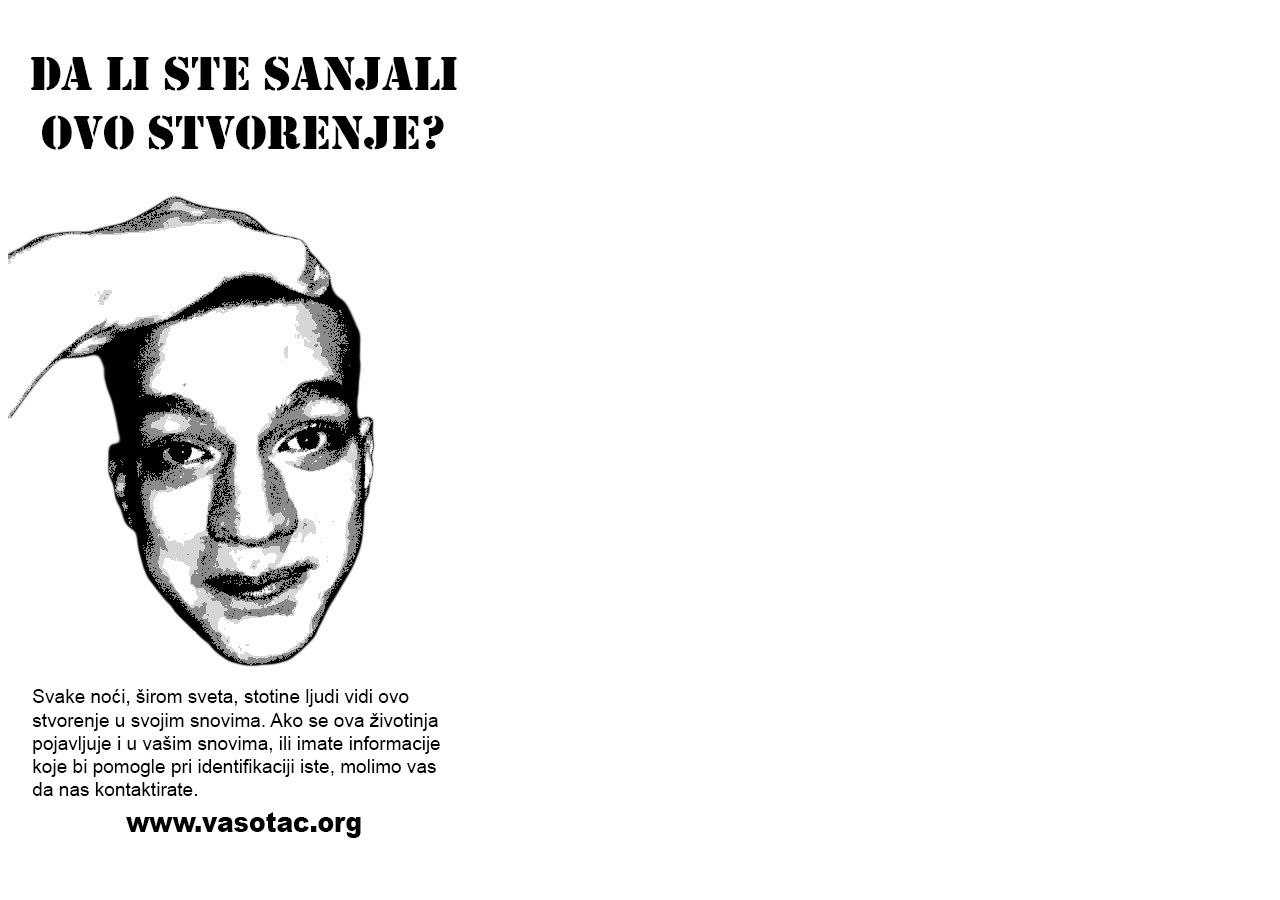
==== index.html @ 7fac3438 "Add initial HTML and image files" ====
<!DOCTYPE html>
<html lang="en">
<head>
    <meta charset="UTF-8">
    <meta name="viewport" content="width=device-width, initial-scale=1.0">
    <meta http-equiv="X-UA-Compatible" content="ie=edge">
    <title>Vas otac</title>
</head>
<body>
    <img src="otac.jpeg" alt="Descriptive image text">
</body>
</html>
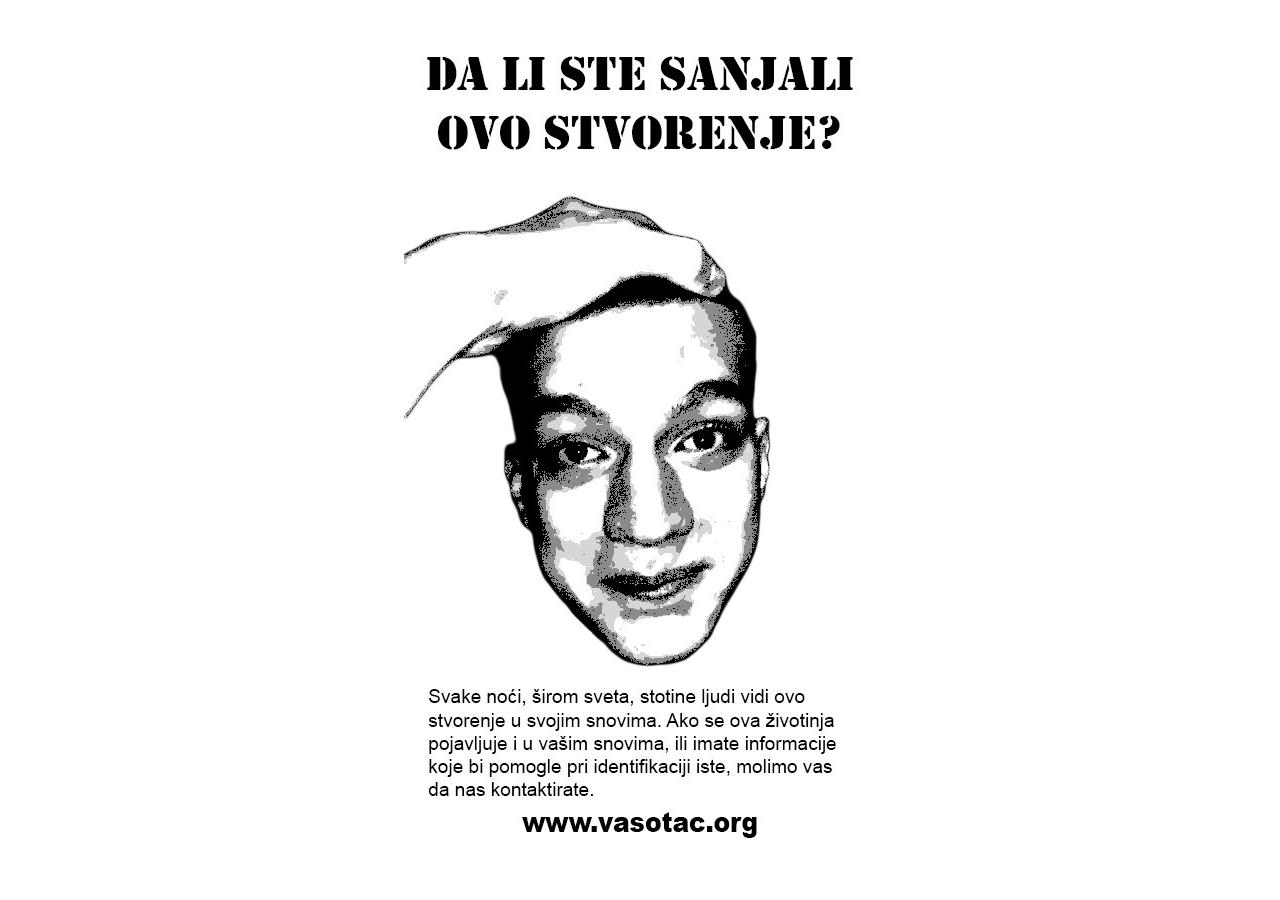
==== commit 1e7f69ae: "Update index.html" ====
--- a/index.html
+++ b/index.html
@@ -7,6 +7,8 @@
     <title>Vas otac</title>
 </head>
 <body>
-    <img src="otac.jpeg" alt="Descriptive image text">
+    <center>
+        <img src="otac.jpeg" height="100%" width="auto" align="middle">
+    </center>
 </body>
 </html>
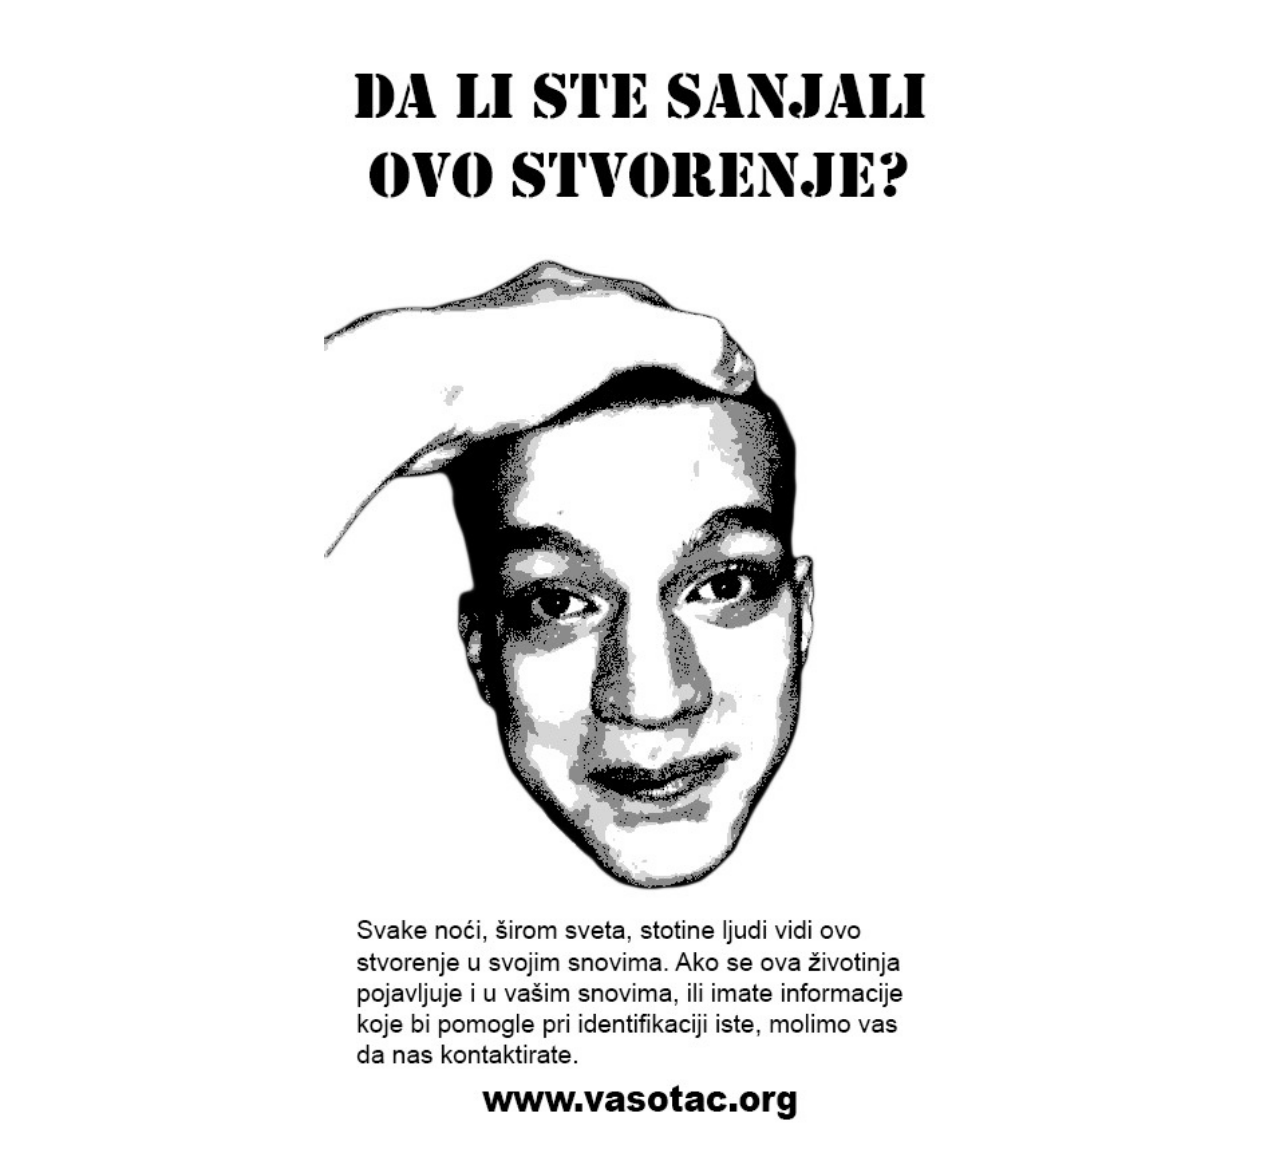
==== commit ae97f2ef: "Update index.html" ====
--- a/index.html
+++ b/index.html
@@ -4,11 +4,12 @@
     <meta charset="UTF-8">
     <meta name="viewport" content="width=device-width, initial-scale=1.0">
     <meta http-equiv="X-UA-Compatible" content="ie=edge">
-    <title>Vas otac</title>
+    <link rel="stylesheet" href="style.css">
+    <title>Vaš otac</title>
 </head>
 <body>
     <center>
-        <img src="otac.jpeg" height="100%" width="auto" align="middle">
+        <img src="otac.jpeg" class="center img">
     </center>
 </body>
 </html>
--- a/style.css
+++ b/style.css
@@ -0,0 +1,10 @@
+.center {
+  display: block;
+  margin-left: auto;
+  margin-right: auto;
+  width: 50%;
+}
+
+.img {
+  height: 100%;
+}
